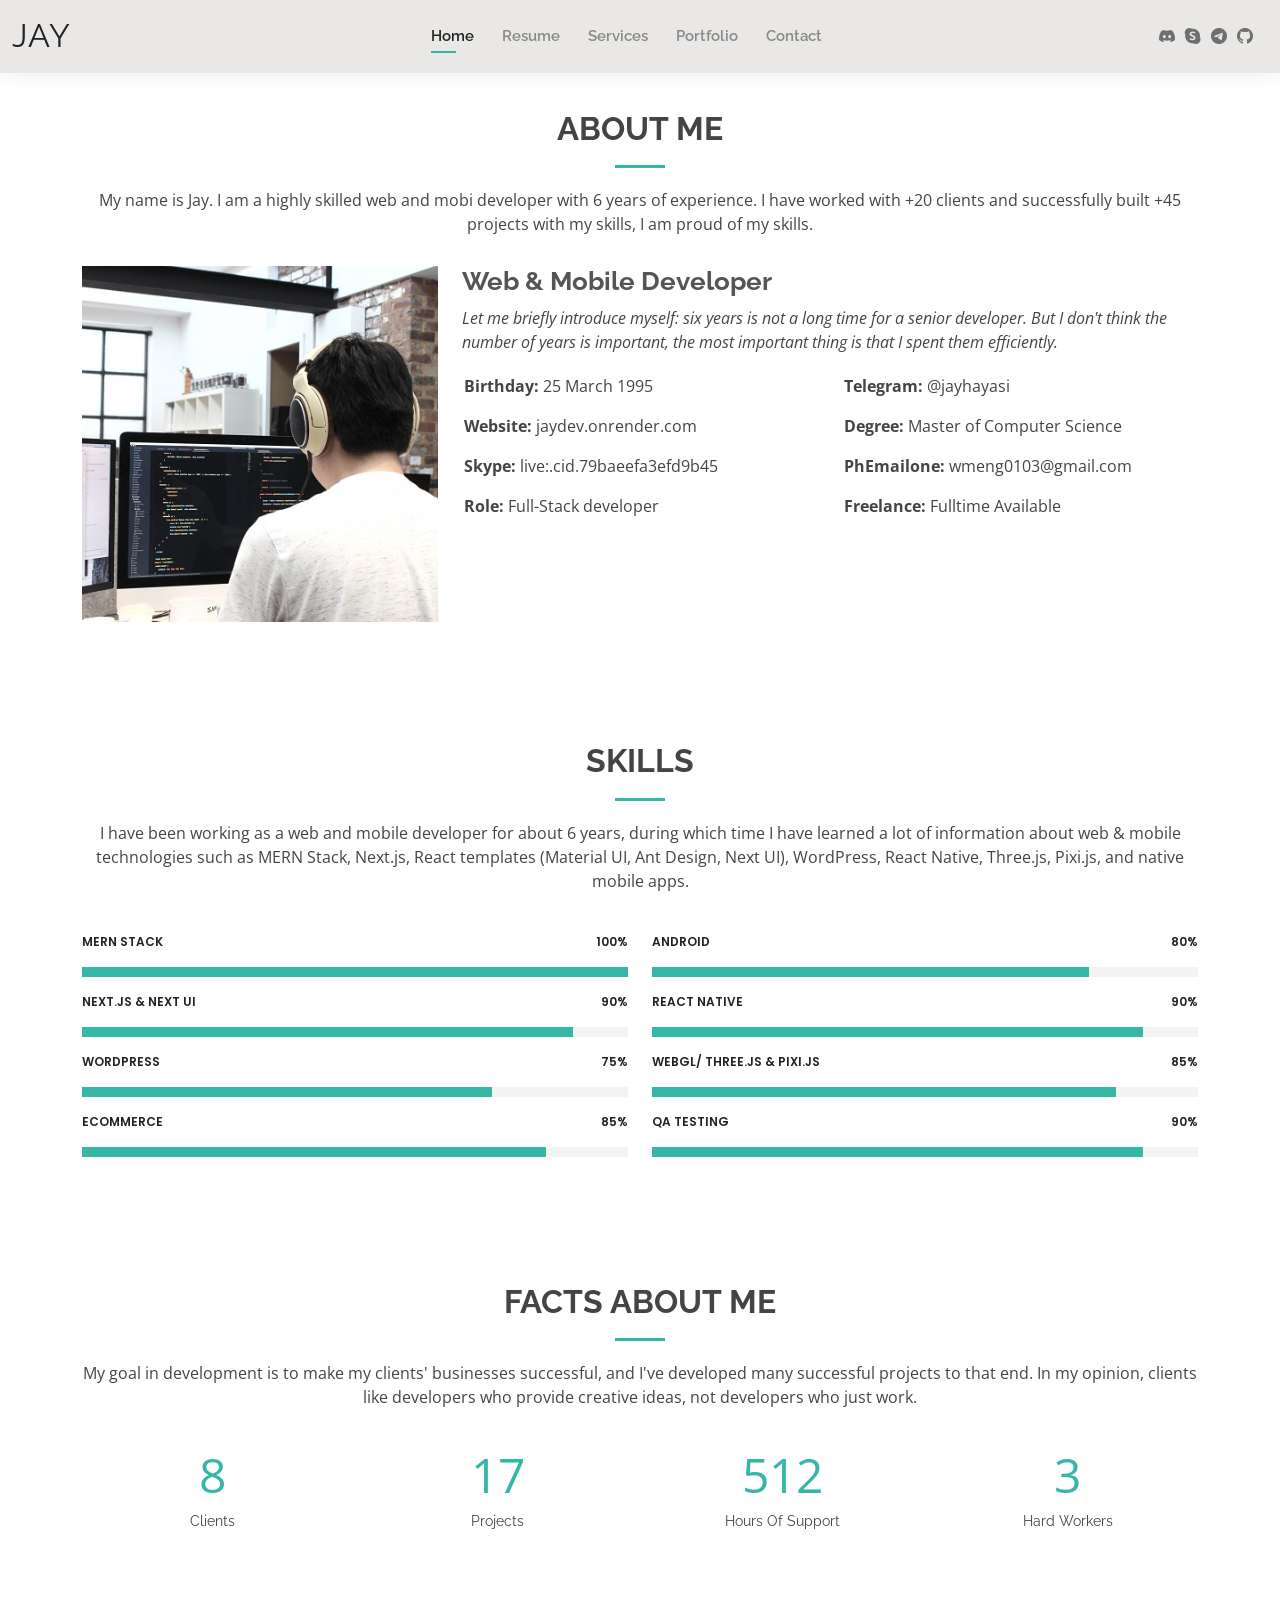
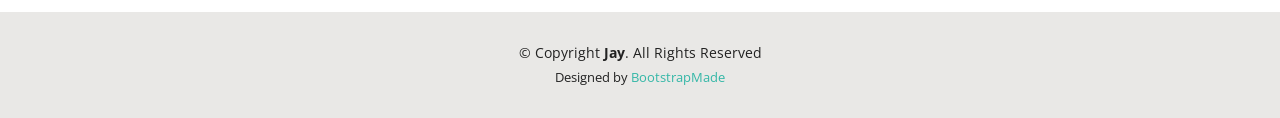
==== index.html @ bd352a36 "last" ====
<!DOCTYPE html>
<html lang="en">

<head>
  <meta charset="utf-8">
  <meta content="width=device-width, initial-scale=1.0" name="viewport">

  <title>About - Jay Website</title>
  <meta content="" name="description">
  <meta content="" name="keywords">

  <!-- Favicons -->
  <link href="assets/img/favicon.png" rel="icon">
  <link href="assets/img/apple-touch-icon.png" rel="apple-touch-icon">

  <!-- Google Fonts -->
  <link href="https://fonts.googleapis.com/css?family=Open+Sans:300,300i,400,400i,600,600i,700,700i|Raleway:300,300i,400,400i,500,500i,600,600i,700,700i|Poppins:300,300i,400,400i,500,500i,600,600i,700,700i" rel="stylesheet">

  <!-- Vendor CSS Files -->
  <link href="assets/vendor/aos/aos.css" rel="stylesheet">
  <link href="assets/vendor/bootstrap/css/bootstrap.min.css" rel="stylesheet">
  <link href="assets/vendor/bootstrap-icons/bootstrap-icons.css" rel="stylesheet">
  <link href="assets/vendor/boxicons/css/boxicons.min.css" rel="stylesheet">
  <link href="assets/vendor/glightbox/css/glightbox.min.css" rel="stylesheet">
  <link href="assets/vendor/swiper/swiper-bundle.min.css" rel="stylesheet">

  <!-- Template Main CSS File -->
  <link href="assets/css/style.css" rel="stylesheet">

  <!-- =======================================================
  * Template Name: Kelly
  * Updated: Jul 27 2023 with Bootstrap v5.3.1
  * Template URL: https://bootstrapmade.com/kelly-free-bootstrap-cv-resume-html-template/
  * Author: BootstrapMade.com
  * License: https://bootstrapmade.com/license/
  ======================================================== -->
</head>

<body>

  <!-- ======= Header ======= -->
  <header id="header" class="fixed-top">
    <div class="container-fluid d-flex justify-content-between align-items-center">

      <h1 class="logo me-auto me-lg-0"><a href="index.html">Jay</a></h1>
      <!-- Uncomment below if you prefer to use an image logo -->
      <!-- <a href="index.html" class="logo"><img src="assets/img/logo.png" alt="" class="img-fluid"></a>-->

      <nav id="navbar" class="navbar order-last order-lg-0">
        <ul>
          <li><a class="active" href="index.html">Home</a></li>
          <li><a href="resume.html">Resume</a></li>
          <li><a href="services.html">Services</a></li>
          <li><a href="portfolio.html">Portfolio</a></li>
          <li><a href="contact.html">Contact</a></li>
        </ul>
        <i class="bi bi-list mobile-nav-toggle"></i>
      </nav><!-- .navbar -->

      <div class="header-social-links">
        <a href="https://discord.com/users/jyah1226_60755" target="_blank" class="discord"><i class="bi bi-discord"></i></a>
        <a href="https://join.skype.com/invite/ukeEJ9tkwibb" target="_blank" class="skype"><i class="bi bi-skype"></i></a>
        <a href="https://t.me/jayhayasi" target="_blank" class="telegram"><i class="bi bi-telegram"></i></a>
        <a href="https://github.com/ninjadev0831" target="_blank" class="github"><i class="bi bi-github"></i></i></a>
      </div>

    </div>

  </header><!-- End Header -->

  <main id="main">

    <!-- ======= About Section ======= -->
    <section id="about" class="about">
      <div class="container" data-aos="fade-up">

        <div class="section-title">
          <h2>About Me</h2>
          <p>My name is Jay. I am a highly skilled web and mobi developer with 6 years of experience. I have worked with +20 clients and successfully built +45 projects with my skills, I am proud of my skills.</p>
        </div>

        <div class="row">
          <div class="col-lg-4">
            <img src="assets/img/about.jpg" class="img-fluid" alt="">
          </div>
          <div class="col-lg-8 pt-4 pt-lg-0 content">
            <h3>Web &amp; Mobile Developer</h3>
            <p class="fst-italic">
              Let me briefly introduce myself: six years is not a long time for a senior developer. But I don't think the number of years is important, the most important thing is that I spent them efficiently.
            </p>
            <div class="row">
              <div class="col-lg-6">
                <ul>
                  <li><i class="bi bi-rounded-right"></i> <strong>Birthday:</strong> 25 March 1995</li>
                  <li><i class="bi bi-rounded-right"></i> <strong>Website:</strong> jaydev.onrender.com</li>
                  <li><i class="bi bi-rounded-right"></i> <strong>Skype:</strong> live:.cid.79baeefa3efd9b45</li>
                  <li><i class="bi bi-rounded-right"></i> <strong>Role:</strong>  Full-Stack developer</li>
                </ul>
              </div>
              <div class="col-lg-6">
                <ul>
                  <li><i class="bi bi-rounded-right"></i> <strong>Telegram:</strong> @jayhayasi</li>
                  <li><i class="bi bi-rounded-right"></i> <strong>Degree:</strong> Master of Computer Science</li>
                  <li><i class="bi bi-rounded-right"></i> <strong>PhEmailone:</strong> wmeng0103@gmail.com </li>
                  <li><i class="bi bi-rounded-right"></i> <strong>Freelance:</strong> Fulltime Available </li>
                </ul>
              </div>
            </div>
            <p>
              <!-- I grew up in Sapporo and love this country and city, so I've worked as a remote worker before. My motherland is China, so I'm very interested in Chinese culture and working with them.
              And I can speak in three languages, and learning one. If someone work with me, I can work with my languages. -->
            </p>
          </div>
        </div>

      </div>
    </section><!-- End About Section -->

    <!-- ======= Skills Section ======= -->
    <section id="skills" class="skills">
      <div class="container" data-aos="fade-up">

        <div class="section-title">
          <h2>Skills</h2>
          <p>I have been working as a web and mobile developer for about 6 years, during which time I have learned a lot of information about web & mobile technologies such as MERN Stack, Next.js, React templates (Material UI, Ant Design, Next UI), WordPress, React Native, Three.js, Pixi.js, and native mobile apps.</p>
        </div>

        <div class="row skills-content">

          <div class="col-lg-6">

            <div class="progress">
              <span class="skill">MERN Stack <i class="val">100%</i></span>
              <div class="progress-bar-wrap">
                <div class="progress-bar" role="progressbar" aria-valuenow="100" aria-valuemin="0" aria-valuemax="100"></div>
              </div>
            </div>

            <div class="progress">
              <span class="skill">Next.js & Next UI <i class="val">90%</i></span>
              <div class="progress-bar-wrap">
                <div class="progress-bar" role="progressbar" aria-valuenow="90" aria-valuemin="0" aria-valuemax="100"></div>
              </div>
            </div>

            <div class="progress">
              <span class="skill"> WordPress <i class="val">75%</i></span>
              <div class="progress-bar-wrap">
                <div class="progress-bar" role="progressbar" aria-valuenow="75" aria-valuemin="0" aria-valuemax="100"></div>
              </div>
            </div>

            <div class="progress">
              <span class="skill">eCommerce<i class="val">85%</i></span>
              <div class="progress-bar-wrap">
                <div class="progress-bar" role="progressbar" aria-valuenow="85" aria-valuemin="0" aria-valuemax="100"></div>
              </div>
            </div>
          </div>

          <div class="col-lg-6">

            <div class="progress">
              <span class="skill">Android <i class="val">80%</i></span>
              <div class="progress-bar-wrap">
                <div class="progress-bar" role="progressbar" aria-valuenow="80" aria-valuemin="0" aria-valuemax="100"></div>
              </div>
            </div>

            <div class="progress">
              <span class="skill">React Native <i class="val">90%</i></span>
              <div class="progress-bar-wrap">
                <div class="progress-bar" role="progressbar" aria-valuenow="90" aria-valuemin="0" aria-valuemax="100"></div>
              </div>
            </div>

            <div class="progress">
              <span class="skill">WebGL/ three.js & pixi.js<i class="val">85%</i></span>
              <div class="progress-bar-wrap">
                <div class="progress-bar" role="progressbar" aria-valuenow="85" aria-valuemin="0" aria-valuemax="100"></div>
              </div>
            </div>

            <div class="progress">
              <span class="skill">QA TEsting<i class="val">90%</i></span>
              <div class="progress-bar-wrap">
                <div class="progress-bar" role="progressbar" aria-valuenow="90" aria-valuemin="0" aria-valuemax="100"></div>
              </div>
            </div>

          </div>

        </div>

      </div>
    </section><!-- End Skills Section -->

    <!-- ======= Facts Section ======= -->
    <section id="facts" class="facts">
      <div class="container" data-aos="fade-up">

        <div class="section-title">
          <h2>Facts about me</h2>
          <p>My goal in development is to make my clients' businesses successful, and I've developed many successful projects to that end. In my opinion, clients like developers who provide creative ideas, not developers who just work.</p>
        </div>

        <div class="row counters">

          <div class="col-lg-3 col-6 text-center">
            <span data-purecounter-start="0" data-purecounter-end="23" data-purecounter-duration="1" class="purecounter"></span>
            <p>Clients</p>
          </div>

          <div class="col-lg-3 col-6 text-center">
            <span data-purecounter-start="0" data-purecounter-end="49" data-purecounter-duration="1" class="purecounter"></span>
            <p>Projects</p>
          </div>

          <div class="col-lg-3 col-6 text-center">
            <span data-purecounter-start="0" data-purecounter-end="1463" data-purecounter-duration="1" class="purecounter"></span>
            <p>Hours Of Support</p>
          </div>

          <div class="col-lg-3 col-6 text-center">
            <span data-purecounter-start="0" data-purecounter-end="8" data-purecounter-duration="1" class="purecounter"></span>
            <p>Hard Workers</p>
          </div>

        </div>

      </div>
    </section><!-- End Facts Section -->

    <!-- ======= Testimonials Section ======= -->
    <!-- <section id="testimonials" class="testimonials">
      <div class="container" data-aos="fade-up">

        <div class="section-title">
          <h2>Testimonials</h2>
          <p>I've done my best for my clients, I've had good relationships, and I've worked for companies, but as a freelancer and a social person, I love my work.</p>
        </div> -->

        <!-- <div class="testimonials-slider swiper" data-aos="fade-up" data-aos-delay="100">
          <div class="swiper-wrapper">

            <div class="swiper-slide">
              <div class="testimonial-item">
                <img src="assets/img/testimonials/testimonials-1.jpg" class="testimonial-img" alt="">
                <h3>Saul Goodman</h3>
                <h4>Ceo &amp; Founder</h4>
                <p>
                  <i class="bx bxs-quote-alt-left quote-icon-left"></i>
                  Proin iaculis purus consequat sem cure digni ssim donec porttitora entum suscipit rhoncus. Accusantium quam, ultricies eget id, aliquam eget nibh et. Maecen aliquam, risus at semper.
                  <i class="bx bxs-quote-alt-right quote-icon-right"></i>
                </p>
              </div>
            </div> -->
            <!-- End testimonial item -->

            <!-- <div class="swiper-slide">
              <div class="testimonial-item">
                <img src="assets/img/testimonials/testimonials-2.jpg" class="testimonial-img" alt="">
                <h3>Sara Wilsson</h3>
                <h4>Designer</h4>
                <p>
                  <i class="bx bxs-quote-alt-left quote-icon-left"></i>
                  Export tempor illum tamen malis malis eram quae irure esse labore quem cillum quid cillum eram malis quorum velit fore eram velit sunt aliqua noster fugiat irure amet legam anim culpa.
                  <i class="bx bxs-quote-alt-right quote-icon-right"></i>
                </p>
              </div>
            </div> -->
            <!-- End testimonial item -->
<!-- 
            <div class="swiper-slide">
              <div class="testimonial-item">
                <img src="assets/img/testimonials/testimonials-3.jpg" class="testimonial-img" alt="">
                <h3>Jena Karlis</h3>
                <h4>Store Owner</h4>
                <p>
                  <i class="bx bxs-quote-alt-left quote-icon-left"></i>
                  Enim nisi quem export duis labore cillum quae magna enim sint quorum nulla quem veniam duis minim tempor labore quem eram duis noster aute amet eram fore quis sint minim.
                  <i class="bx bxs-quote-alt-right quote-icon-right"></i>
                </p>
              </div>
            </div> -->
            <!-- End testimonial item -->

            <!-- <div class="swiper-slide">
              <div class="testimonial-item">
                <img src="assets/img/testimonials/testimonials-4.jpg" class="testimonial-img" alt="">
                <h3>Matt Brandon</h3>
                <h4>Freelancer</h4>
                <p>
                  <i class="bx bxs-quote-alt-left quote-icon-left"></i>
                  Fugiat enim eram quae cillum dolore dolor amet nulla culpa multos export minim fugiat minim velit minim dolor enim duis veniam ipsum anim magna sunt elit fore quem dolore labore illum veniam.
                  <i class="bx bxs-quote-alt-right quote-icon-right"></i>
                </p>
              </div>
            </div> -->
            
            <!-- End testimonial item -->

            <!-- <div class="swiper-slide">
              <div class="testimonial-item">
                <img src="assets/img/testimonials/testimonials-5.jpg" class="testimonial-img" alt="">
                <h3>John Larson</h3>
                <h4>Entrepreneur</h4>
                <p>
                  <i class="bx bxs-quote-alt-left quote-icon-left"></i>
                  Quis quorum aliqua sint quem legam fore sunt eram irure aliqua veniam tempor noster veniam enim culpa labore duis sunt culpa nulla illum cillum fugiat legam esse veniam culpa fore nisi cillum quid.
                  <i class="bx bxs-quote-alt-right quote-icon-right"></i>
                </p>
              </div>
            </div> -->
            
            <!-- End testimonial item -->

          <!-- </div>
          <div class="swiper-pagination"></div>
        </div> -->

      <!-- </div>
    </section> -->
    
    <!-- End Testimonials Section -->

  </main><!-- End #main -->

  <!-- ======= Footer ======= -->
  <footer id="footer">
    <div class="container">
      <div class="copyright">
        &copy; Copyright <strong><span>Jay</span></strong>. All Rights Reserved
      </div>
      <div class="credits">
        <!-- All the links in the footer should remain intact. -->
        <!-- You can delete the links only if you purchased the pro version. -->
        <!-- Licensing information: https://bootstrapmade.com/license/ -->
        <!-- Purchase the pro version with working PHP/AJAX contact form: https://bootstrapmade.com/kelly-free-bootstrap-cv-resume-html-template/ -->
        Designed by <a href="https://bootstrapmade.com/">BootstrapMade</a>
      </div>
    </div>
  </footer><!-- End  Footer -->

  <div id="preloader"></div>
  <a href="#" class="back-to-top d-flex align-items-center justify-content-center"><i class="bi bi-arrow-up-short"></i></a>

  <!-- Vendor JS Files -->
  <script src="assets/vendor/purecounter/purecounter_vanilla.js"></script>
  <script src="assets/vendor/aos/aos.js"></script>
  <script src="assets/vendor/bootstrap/js/bootstrap.bundle.min.js"></script>
  <script src="assets/vendor/glightbox/js/glightbox.min.js"></script>
  <script src="assets/vendor/isotope-layout/isotope.pkgd.min.js"></script>
  <script src="assets/vendor/swiper/swiper-bundle.min.js"></script>
  <script src="assets/vendor/waypoints/noframework.waypoints.js"></script>
  <script src="assets/vendor/php-email-form/validate.js"></script>

  <!-- Template Main JS File -->
  <script src="assets/js/main.js"></script>

</body>

</html>
---- assets/css/style.css ----
/**
* Template Name: Kelly
* Updated: Jul 27 2023 with Bootstrap v5.3.1
* Template URL: https://bootstrapmade.com/kelly-free-bootstrap-cv-resume-html-template/
* Author: BootstrapMade.com
* License: https://bootstrapmade.com/license/
*/

/*--------------------------------------------------------------
# General
--------------------------------------------------------------*/
body {
  font-family: "Open Sans", sans-serif;
  color: #444444;
}

a {
  color: #34b7a7;
  text-decoration: none;
}

a:hover {
  color: #51cdbe;
  text-decoration: none;
}

h1,
h2,
h3,
h4,
h5,
h6 {
  font-family: "Raleway", sans-serif;
}

#main {
  margin-top: 50px;
}

@media (max-width: 992px) {
  #main {
    margin-top: 30px;
  }
}

/*--------------------------------------------------------------
# Preloader
--------------------------------------------------------------*/
#preloader {
  position: fixed;
  top: 0;
  left: 0;
  right: 0;
  bottom: 0;
  z-index: 9999;
  overflow: hidden;
  background: #fff;
}

#preloader:before {
  content: "";
  position: fixed;
  top: calc(50% - 30px);
  left: calc(50% - 30px);
  border: 6px solid #34b7a7;
  border-top-color: #dcf5f2;
  border-radius: 50%;
  width: 60px;
  height: 60px;
  animation: animate-preloader 1s linear infinite;
}

@keyframes animate-preloader {
  0% {
    transform: rotate(0deg);
  }

  100% {
    transform: rotate(360deg);
  }
}

/*--------------------------------------------------------------
# Back to top button
--------------------------------------------------------------*/
.back-to-top {
  position: fixed;
  visibility: hidden;
  opacity: 0;
  right: 15px;
  bottom: 15px;
  z-index: 996;
  background: #34b7a7;
  width: 40px;
  height: 40px;
  border-radius: 50px;
  transition: all 0.4s;
}

.back-to-top i {
  font-size: 24px;
  color: #fff;
  line-height: 0;
}

.back-to-top:hover {
  background: #49cbbb;
  color: #fff;
}

.back-to-top.active {
  visibility: visible;
  opacity: 1;
}

/*--------------------------------------------------------------
# Header
--------------------------------------------------------------*/
#header {
  background: #e9e8e6;
  box-shadow: 0px 0px 25px 0 rgba(0, 0, 0, 0.08);
  z-index: 997;
  padding: 15px 0;
}

#header .logo {
  font-size: 32px;
  margin: 0;
  padding: 0;
  line-height: 1;
  font-weight: 400;
  letter-spacing: 2px;
  text-transform: uppercase;
}

#header .logo a {
  color: #222222;
}

#header .logo img {
  max-height: 40px;
}

@media (max-width: 992px) {
  #header .logo {
    font-size: 28px;
  }
}

/*--------------------------------------------------------------
# Header Social Links
--------------------------------------------------------------*/
.header-social-links {
  padding-right: 15px;
}

.header-social-links a {
  color: #6f6f6f;
  padding-left: 6px;
  display: inline-block;
  line-height: 0px;
  transition: 0.3s;
  font-size: 16px;
}

.header-social-links a:hover {
  color: #34b7a7;
}

/*--------------------------------------------------------------
# Navigation Menu
--------------------------------------------------------------*/
/**
* Desktop Navigation 
*/
.navbar {
  padding: 0;
}

.navbar ul {
  margin: 0;
  padding: 0;
  display: flex;
  list-style: none;
  align-items: center;
}

.navbar li {
  position: relative;
  padding: 10px 0 10px 28px;
}

.navbar a,
.navbar a:focus {
  display: flex;
  align-items: center;
  justify-content: space-between;
  font-family: "Raleway", sans-serif;
  font-size: 15px;
  font-weight: 600;
  color: #888888;
  white-space: nowrap;
  transition: 0.3s;
  position: relative;
}

.navbar a i,
.navbar a:focus i {
  font-size: 12px;
  line-height: 0;
  margin-left: 5px;
}

.navbar>ul>li>a:before {
  content: "";
  position: absolute;
  width: 0;
  height: 2px;
  bottom: -5px;
  left: 0;
  background-color: #34b7a7;
  visibility: hidden;
  width: 0px;
  transition: all 0.3s ease-in-out 0s;
}

.navbar a:hover:before,
.navbar li:hover>a:before,
.navbar .active:before {
  visibility: visible;
  width: 25px;
}

.navbar a:hover,
.navbar .active,
.navbar .active:focus,
.navbar li:hover>a {
  color: #222222;
}

.navbar .dropdown ul {
  display: block;
  position: absolute;
  left: 14px;
  top: calc(100% + 30px);
  margin: 0;
  padding: 10px 0;
  z-index: 99;
  opacity: 0;
  visibility: hidden;
  background: #fff;
  box-shadow: 0px 0px 30px rgba(127, 137, 161, 0.25);
  transition: 0.3s;
  border-radius: 4px;
}

.navbar .dropdown ul li {
  min-width: 200px;
  padding: 0;
}

.navbar .dropdown ul a {
  padding: 10px 20px;
  font-size: 15px;
  text-transform: none;
  font-weight: 600;
}

.navbar .dropdown ul a i {
  font-size: 12px;
}

.navbar .dropdown ul a:hover,
.navbar .dropdown ul .active:hover,
.navbar .dropdown ul li:hover>a {
  color: #34b7a7;
}

.navbar .dropdown:hover>ul {
  opacity: 1;
  top: 100%;
  visibility: visible;
}

.navbar .dropdown .dropdown ul {
  top: 0;
  left: calc(100% - 30px);
  visibility: hidden;
}

.navbar .dropdown .dropdown:hover>ul {
  opacity: 1;
  top: 0;
  left: 100%;
  visibility: visible;
}

@media (max-width: 1366px) {
  .navbar .dropdown .dropdown ul {
    left: -90%;
  }

  .navbar .dropdown .dropdown:hover>ul {
    left: -100%;
  }
}

/**
* Mobile Navigation 
*/
.mobile-nav-toggle {
  color: #222222;
  font-size: 28px;
  cursor: pointer;
  display: none;
  line-height: 0;
  transition: 0.5s;
}

.mobile-nav-toggle.bi-x {
  color: #fff;
}

@media (max-width: 991px) {
  .mobile-nav-toggle {
    display: block;
  }

  .navbar ul {
    display: none;
  }
}

.navbar-mobile {
  position: fixed;
  overflow: hidden;
  top: 0;
  right: 0;
  left: 0;
  bottom: 0;
  background: rgba(9, 9, 9, 0.9);
  transition: 0.3s;
  z-index: 999;
}

.navbar-mobile .mobile-nav-toggle {
  position: absolute;
  top: 15px;
  right: 15px;
}

.navbar-mobile ul {
  display: block;
  position: absolute;
  top: 55px;
  right: 15px;
  bottom: 15px;
  left: 15px;
  padding: 10px 0;
  border-radius: 10px;
  background-color: #fff;
  overflow-y: auto;
  transition: 0.3s;
}

.navbar-mobile a,
.navbar-mobile a:focus {
  font-size: 15px;
  padding-right: 15px;
  color: #222222;
}

.navbar-mobile a:hover,
.navbar-mobile .active,
.navbar-mobile li:hover>a {
  color: #34b7a7;
}

.navbar-mobile .getstarted,
.navbar-mobile .getstarted:focus {
  margin: 15px;
}

.navbar-mobile .dropdown ul {
  position: static;
  display: none;
  margin: 10px 20px;
  padding: 10px 0;
  z-index: 99;
  opacity: 1;
  visibility: visible;
  background: #fff;
  box-shadow: 0px 0px 30px rgba(127, 137, 161, 0.25);
}

.navbar-mobile .dropdown ul li {
  min-width: 200px;
}

.navbar-mobile .dropdown ul a {
  padding: 10px 20px;
}

.navbar-mobile .dropdown ul a i {
  font-size: 12px;
}

.navbar-mobile .dropdown ul a:hover,
.navbar-mobile .dropdown ul .active:hover,
.navbar-mobile .dropdown ul li:hover>a {
  color: #34b7a7;
}

.navbar-mobile .dropdown>.dropdown-active {
  display: block;
}

/*--------------------------------------------------------------
# Hero Section
--------------------------------------------------------------*/
#hero {
  width: 100%;
  height: 100vh;
  background: url("../img/hero-bg.jpg") top right;
  background-size: cover;
}

#hero .container {
  padding-top: 70px;
  position: relative;
}

@media (max-width: 992px) {
  #hero .container {
    padding-top: 58px;
  }
}

#hero h1 {
  margin: 0;
  font-size: 48px;
  font-weight: 700;
  line-height: 56px;
  color: #222222;
}

#hero h2 {
  color: #6f6f6f;
  margin: 10px 0 0 0;
  font-size: 22px;
}

#hero .btn-about {
  font-family: "Raleway", sans-serif;
  text-transform: uppercase;
  font-weight: 600;
  font-size: 12px;
  letter-spacing: 1px;
  display: inline-block;
  padding: 12px 40px;
  border-radius: 50px;
  transition: 0.5s;
  margin-top: 30px;
  color: #fff;
  background: #34b7a7;
}

#hero .btn-about:hover {
  background: #3dc8b7;
}

@media (min-width: 1024px) {
  #hero {
    background-attachment: fixed;
  }
}

@media (max-width: 992px) {
  #hero:before {
    content: "";
    background: rgba(255, 255, 255, 0.8);
    position: absolute;
    bottom: 0;
    top: 0;
    left: 0;
    right: 0;
  }

  #hero h1 {
    font-size: 28px;
    line-height: 36px;
  }

  #hero h2 {
    font-size: 18px;
    line-height: 24px;
  }
}

/*--------------------------------------------------------------
# Sections General
--------------------------------------------------------------*/
section {
  padding: 60px 0;
}

.section-bg {
  background-color: #e7f8f6;
}

.section-title {
  text-align: center;
  padding-bottom: 30px;
}

.section-title h2 {
  font-size: 32px;
  font-weight: bold;
  text-transform: uppercase;
  margin-bottom: 20px;
  padding-bottom: 20px;
  position: relative;
}

.section-title h2::after {
  content: "";
  position: absolute;
  display: block;
  width: 50px;
  height: 3px;
  background: #34b7a7;
  bottom: 0;
  left: calc(50% - 25px);
}

.section-title p {
  margin-bottom: 0;
}

/*--------------------------------------------------------------
# Cta
--------------------------------------------------------------*/
.cta {
  background: linear-gradient(rgba(0, 0, 0, 0.6), rgba(0, 0, 0, 0.6)), url("../img/bg-1.jpg") fixed center center;
  background-size: cover;
  padding: 80px 0;
}

.cta h3 {
  color: #fff;
  font-size: 28px;
  font-weight: 700;
}

.cta p {
  color: #fff;
}

.cta .cta-btn {
  font-family: "Raleway", sans-serif;
  text-transform: uppercase;
  font-weight: 500;
  font-size: 16px;
  letter-spacing: 1px;
  display: inline-block;
  padding: 8px 20px;
  border-radius: 2px;
  transition: 0.5s;
  margin: 10px;
  border: 2px solid #fff;
  color: #fff;
}

.cta .cta-btn:hover {
  background: #34b7a7;
  border: 2px solid #34b7a7;
}

@media (max-width: 1024px) {
  .cta {
    background-attachment: scroll;
  }
}

@media (min-width: 769px) {
  .cta .cta-btn-container {
    display: flex;
    align-items: center;
    justify-content: flex-end;
  }
}

/*--------------------------------------------------------------
# About
--------------------------------------------------------------*/
.about .content h3 {
  font-weight: 700;
  font-size: 26px;
  color: #555555;
}

.about .content ul {
  list-style: none;
  padding: 0;
}

.about .content ul li {
  padding-bottom: 10px;
}

.about .content ul i {
  font-size: 20px;
  padding-right: 2px;
  color: #34b7a7;
}

.about .content p:last-child {
  margin-bottom: 0;
}

/*--------------------------------------------------------------
# Skills
--------------------------------------------------------------*/
.skills .progress {
  height: 60px;
  display: block;
  background: none;
  border-radius: 0;
}

.skills .progress .skill {
  padding: 10px 0;
  margin: 0 0 6px 0;
  text-transform: uppercase;
  display: block;
  font-weight: 600;
  font-family: "Poppins", sans-serif;
  color: #222222;
}

.skills .progress .skill .val {
  float: right;
  font-style: normal;
}

.skills .progress-bar-wrap {
  background: #f3f3f3;
}

.skills .progress-bar {
  width: 1px;
  height: 10px;
  transition: 0.9s;
  background-color: #34b7a7;
}

/*--------------------------------------------------------------
# Facts
--------------------------------------------------------------*/
.facts .counters span {
  font-size: 48px;
  display: block;
  color: #34b7a7;
}

.facts .counters p {
  padding: 0;
  margin: 0 0 20px 0;
  font-family: "Raleway", sans-serif;
  font-size: 14px;
}

/*--------------------------------------------------------------
# Testimonials
--------------------------------------------------------------*/
.testimonials .section-header {
  margin-bottom: 40px;
}

.testimonials .testimonials-carousel,
.testimonials .testimonials-slider {
  overflow: hidden;
}

.testimonials .testimonial-item {
  text-align: center;
}

.testimonials .testimonial-item .testimonial-img {
  width: 120px;
  border-radius: 50%;
  border: 4px solid #fff;
  margin: 0 auto;
}

.testimonials .testimonial-item h3 {
  font-size: 20px;
  font-weight: bold;
  margin: 10px 0 5px 0;
  color: #111;
}

.testimonials .testimonial-item h4 {
  font-size: 14px;
  color: #999;
  margin: 0 0 15px 0;
}

.testimonials .testimonial-item .quote-icon-left,
.testimonials .testimonial-item .quote-icon-right {
  color: #c8efea;
  font-size: 26px;
}

.testimonials .testimonial-item .quote-icon-left {
  display: inline-block;
  left: -5px;
  position: relative;
}

.testimonials .testimonial-item .quote-icon-right {
  display: inline-block;
  right: -5px;
  position: relative;
  top: 10px;
}

.testimonials .testimonial-item p {
  font-style: italic;
  margin: 0 auto 15px auto;
}

@media (min-width: 992px) {
  .testimonials .testimonial-item p {
    width: 80%;
  }
}

.testimonials .swiper-pagination {
  margin-top: 20px;
  position: relative;
}

.testimonials .swiper-pagination .swiper-pagination-bullet {
  width: 12px;
  height: 12px;
  background-color: #fff;
  opacity: 1;
  border: 1px solid #34b7a7;
}

.testimonials .swiper-pagination .swiper-pagination-bullet-active {
  background-color: #34b7a7;
}

/*--------------------------------------------------------------
# Resume
--------------------------------------------------------------*/
.resume .resume-title {
  font-size: 26px;
  font-weight: 400;
  margin-top: 20px;
  margin-bottom: 20px;
  color: #222222;
}

.resume .resume-item {
  padding: 0 0 20px 20px;
  margin-top: -2px;
  border-left: 2px solid #34b7a7;
  position: relative;
}

.resume .resume-item h4 {
  line-height: 18px;
  font-size: 18px;
  font-weight: 600;
  font-family: "Poppins", sans-serif;
  color: #1d685f;
  margin-bottom: 10px;
}

.resume .resume-item h5 {
  font-size: 16px;
  background: #effbf9;
  padding: 5px 15px;
  display: inline-block;
  font-weight: 600;
  margin-bottom: 10px;
  color: #34b7a7;
}

.resume .resume-item ul {
  padding-left: 20px;
}

.resume .resume-item ul li {
  padding-bottom: 10px;
}

.resume .resume-item:last-child {
  padding-bottom: 0;
}

.resume .resume-item::before {
  content: "";
  position: absolute;
  width: 16px;
  height: 16px;
  border-radius: 50px;
  left: -9px;
  top: 0;
  background: #fff;
  border: 2px solid #34b7a7;
}

/*--------------------------------------------------------------
# Services
--------------------------------------------------------------*/
.services .icon-box {
  text-align: center;
  padding: 70px 20px 80px 20px;
  transition: all ease-in-out 0.3s;
  background: #fff;
  box-shadow: 0px 0 35px 0 rgba(0, 0, 0, 0.08);
}

.services .icon-box .icon {
  margin: 0 auto;
  width: 100px;
  height: 100px;
  display: flex;
  align-items: center;
  justify-content: center;
  transition: ease-in-out 0.3s;
  position: relative;
}

.services .icon-box .icon i {
  font-size: 36px;
  transition: 0.5s;
  position: relative;
}

.services .icon-box .icon svg {
  position: absolute;
  top: 0;
  left: 0;
}

.services .icon-box .icon svg path {
  transition: 0.5s;
  fill: #f5f5f5;
}

.services .icon-box h4 {
  font-weight: 600;
  margin: 10px 0 15px 0;
  font-size: 22px;
}

.services .icon-box h4 a {
  color: #222222;
  transition: ease-in-out 0.3s;
}

.services .icon-box p {
  line-height: 24px;
  font-size: 14px;
  margin-bottom: 0;
}

.services .iconbox-blue i {
  color: #47aeff;
}

.services .iconbox-blue:hover .icon i {
  color: #fff;
}

.services .iconbox-blue:hover .icon path {
  fill: #47aeff;
}

.services .iconbox-orange i {
  color: #ffa76e;
}

.services .iconbox-orange:hover .icon i {
  color: #fff;
}

.services .iconbox-orange:hover .icon path {
  fill: #ffa76e;
}

.services .iconbox-pink i {
  color: #e80368;
}

.services .iconbox-pink:hover .icon i {
  color: #fff;
}

.services .iconbox-pink:hover .icon path {
  fill: #e80368;
}

.services .iconbox-yellow i {
  color: #ffbb2c;
}

.services .iconbox-yellow:hover .icon i {
  color: #fff;
}

.services .iconbox-yellow:hover .icon path {
  fill: #ffbb2c;
}

.services .iconbox-red i {
  color: #ff5828;
}

.services .iconbox-red:hover .icon i {
  color: #fff;
}

.services .iconbox-red:hover .icon path {
  fill: #ff5828;
}

.services .iconbox-teal i {
  color: #11dbcf;
}

.services .iconbox-teal:hover .icon i {
  color: #fff;
}

.services .iconbox-teal:hover .icon path {
  fill: #11dbcf;
}

/*--------------------------------------------------------------
# Portfolio
--------------------------------------------------------------*/
.portfolio .portfolio-item {
  margin-bottom: 30px;
}

.portfolio #portfolio-flters {
  padding: 0;
  margin: 0 auto 20px auto;
  list-style: none;
  text-align: center;
}

.portfolio #portfolio-flters li {
  cursor: pointer;
  display: inline-block;
  padding: 8px 16px 10px 16px;
  font-size: 13px;
  font-weight: 500;
  line-height: 1;
  text-transform: uppercase;
  color: #444444;
  margin-bottom: 5px;
  transition: all 0.3s ease-in-out;
  border-radius: 50px;
}

.portfolio #portfolio-flters li:hover,
.portfolio #portfolio-flters li.filter-active {
  color: #fff;
  background: #34b7a7;
}

.portfolio #portfolio-flters li:last-child {
  margin-right: 0;
}

.portfolio .portfolio-wrap {
  transition: 0.3s;
  position: relative;
  overflow: hidden;
  z-index: 1;
  background: rgba(34, 34, 34, 0.6);
}

.portfolio .portfolio-wrap::before {
  content: "";
  background: rgba(34, 34, 34, 0.6);
  position: absolute;
  left: 0;
  right: 0;
  top: 0;
  bottom: 0;
  transition: all ease-in-out 0.3s;
  z-index: 2;
  opacity: 0;
}

.portfolio .portfolio-wrap img {
  transition: all ease-in-out 0.3s;
}

.portfolio .portfolio-wrap .portfolio-info {
  opacity: 0;
  position: absolute;
  top: 0;
  left: 0;
  right: 0;
  bottom: 0;
  z-index: 3;
  transition: all ease-in-out 0.3s;
  display: flex;
  flex-direction: column;
  justify-content: flex-end;
  align-items: flex-start;
  padding: 20px;
}

.portfolio .portfolio-wrap .portfolio-info h4 {
  font-size: 20px;
  color: #fff;
  font-weight: 600;
}

.portfolio .portfolio-wrap .portfolio-info p {
  color: rgba(255, 255, 255, 0.7);
  font-size: 14px;
  text-transform: uppercase;
  padding: 0;
  margin: 0;
  font-style: italic;
}

.portfolio .portfolio-wrap .portfolio-links {
  text-align: center;
  z-index: 4;
}

.portfolio .portfolio-wrap .portfolio-links a {
  color: #fff;
  margin: 0 5px 0 0;
  font-size: 28px;
  display: inline-block;
  transition: 0.3s;
}

.portfolio .portfolio-wrap .portfolio-links a:hover {
  color: #78d9cd;
}

.portfolio .portfolio-wrap:hover::before {
  opacity: 1;
}

.portfolio .portfolio-wrap:hover img {
  transform: scale(1.2);
}

.portfolio .portfolio-wrap:hover .portfolio-info {
  opacity: 1;
}

/*--------------------------------------------------------------
# Portfolio Details
--------------------------------------------------------------*/
.portfolio-details {
  padding-top: 0;
}

.portfolio-details .portfolio-details-slider img {
  width: 100%;
}

.portfolio-details .portfolio-details-slider .swiper-pagination {
  margin-top: 20px;
  position: relative;
}

.portfolio-details .portfolio-details-slider .swiper-pagination .swiper-pagination-bullet {
  width: 12px;
  height: 12px;
  background-color: #fff;
  opacity: 1;
  border: 1px solid #34b7a7;
}

.portfolio-details .portfolio-details-slider .swiper-pagination .swiper-pagination-bullet-active {
  background-color: #34b7a7;
}

.portfolio-details .portfolio-info {
  padding: 30px;
  box-shadow: 0px 0 30px rgba(34, 34, 34, 0.08);
}

.portfolio-details .portfolio-info h3 {
  font-size: 22px;
  font-weight: 700;
  margin-bottom: 20px;
  padding-bottom: 20px;
  border-bottom: 1px solid #eee;
}

.portfolio-details .portfolio-info ul {
  list-style: none;
  padding: 0;
  font-size: 15px;
}

.portfolio-details .portfolio-info ul li+li {
  margin-top: 10px;
}

.portfolio-details .portfolio-description {
  padding-top: 30px;
}

.portfolio-details .portfolio-description h2 {
  font-size: 26px;
  font-weight: 700;
  margin-bottom: 20px;
}

.portfolio-details .portfolio-description p {
  padding: 0;
}

/*--------------------------------------------------------------
# Contact
--------------------------------------------------------------*/
.contact .info {
  width: 100%;
  background: #fff;
}

.contact .info i {
  font-size: 20px;
  color: #34b7a7;
  float: left;
  width: 44px;
  height: 44px;
  background: #effbf9;
  display: flex;
  justify-content: center;
  align-items: center;
  border-radius: 50px;
  transition: all 0.3s ease-in-out;
}

.contact .info h4 {
  padding: 0 0 0 60px;
  font-size: 22px;
  font-weight: 600;
  margin-bottom: 5px;
  color: #222222;
}

.contact .info p {
  padding: 0 0 0 60px;
  margin-bottom: 0;
  font-size: 14px;
  color: #555555;
}

.contact .info .email,
.contact .info .phone {
  margin-top: 40px;
}

.contact .info .email:hover i,
.contact .info .address:hover i,
.contact .info .phone:hover i {
  background: #34b7a7;
  color: #fff;
}

.contact .php-email-form {
  width: 100%;
  background: #fff;
}

.contact .php-email-form .form-group {
  padding-bottom: 8px;
}

.contact .php-email-form .error-message {
  display: none;
  color: #fff;
  background: #ed3c0d;
  text-align: center;
  padding: 15px;
  font-weight: 600;
}

.contact .php-email-form .sent-message {
  display: none;
  color: #fff;
  background: #18d26e;
  text-align: center;
  padding: 15px;
  font-weight: 600;
}

.contact .php-email-form .loading {
  display: none;
  background: #fff;
  text-align: center;
  padding: 15px;
}

.contact .php-email-form .loading:before {
  content: "";
  display: inline-block;
  border-radius: 50%;
  width: 24px;
  height: 24px;
  margin: 0 10px -6px 0;
  border: 3px solid #18d26e;
  border-top-color: #eee;
  animation: animate-loading 1s linear infinite;
}

.contact .php-email-form input,
.contact .php-email-form textarea {
  border-radius: 4px;
  box-shadow: none;
  font-size: 14px;
}

.contact .php-email-form input:focus,
.contact .php-email-form textarea:focus {
  border-color: #34b7a7;
}

.contact .php-email-form input {
  height: 44px;
}

.contact .php-email-form textarea {
  padding: 10px 12px;
}

.contact .php-email-form button[type=submit] {
  background: #34b7a7;
  border: 0;
  padding: 10px 30px 12px 30px;
  color: #fff;
  transition: 0.4s;
  border-radius: 50px;
}

.contact .php-email-form button[type=submit]:hover {
  background: #3dc8b7;
}

@keyframes animate-loading {
  0% {
    transform: rotate(0deg);
  }

  100% {
    transform: rotate(360deg);
  }
}

/*--------------------------------------------------------------
# Footer
--------------------------------------------------------------*/
#footer {
  background: #e9e8e6;
  padding: 30px 0;
  color: #222222;
  font-size: 14px;
  text-align: center;
}

#footer .credits {
  padding-top: 5px;
  font-size: 13px;
}

#footer .credits a {
  color: #34b7a7;
}
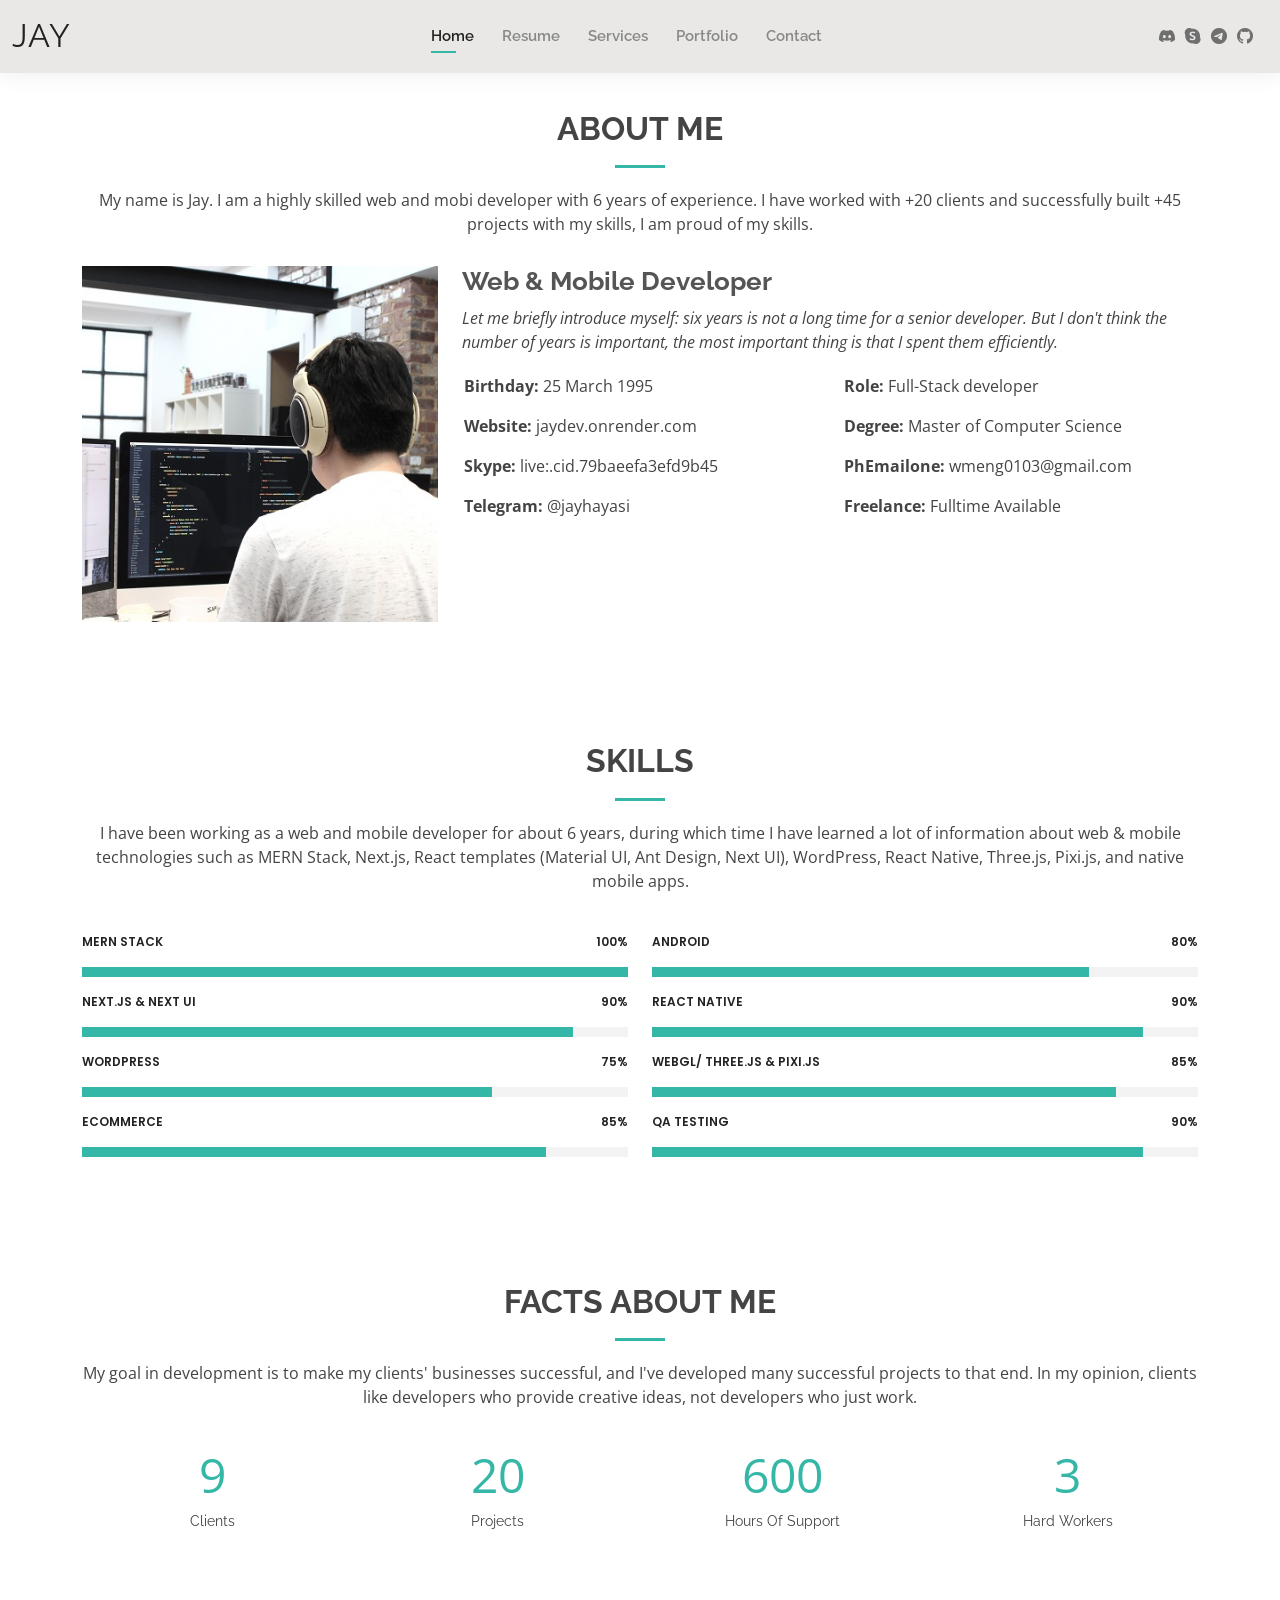
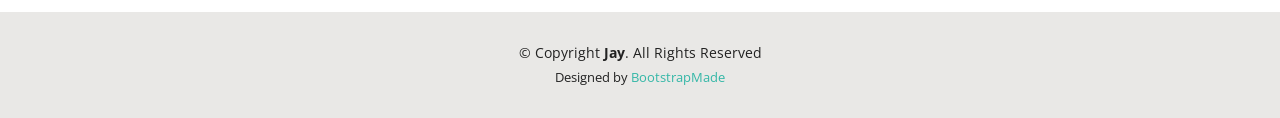
==== commit 3e2c5a62: "lastone" ====
--- a/index.html
+++ b/index.html
@@ -94,12 +94,12 @@
                   <li><i class="bi bi-rounded-right"></i> <strong>Birthday:</strong> 25 March 1995</li>
                   <li><i class="bi bi-rounded-right"></i> <strong>Website:</strong> jaydev.onrender.com</li>
                   <li><i class="bi bi-rounded-right"></i> <strong>Skype:</strong> live:.cid.79baeefa3efd9b45</li>
-                  <li><i class="bi bi-rounded-right"></i> <strong>Role:</strong>  Full-Stack developer</li>
+                  <li><i class="bi bi-rounded-right"></i> <strong>Telegram:</strong> @jayhayasi</li>
                 </ul>
               </div>
               <div class="col-lg-6">
                 <ul>
-                  <li><i class="bi bi-rounded-right"></i> <strong>Telegram:</strong> @jayhayasi</li>
+                  <li><i class="bi bi-rounded-right"></i> <strong>Role:</strong>  Full-Stack developer</li>
                   <li><i class="bi bi-rounded-right"></i> <strong>Degree:</strong> Master of Computer Science</li>
                   <li><i class="bi bi-rounded-right"></i> <strong>PhEmailone:</strong> wmeng0103@gmail.com </li>
                   <li><i class="bi bi-rounded-right"></i> <strong>Freelance:</strong> Fulltime Available </li>
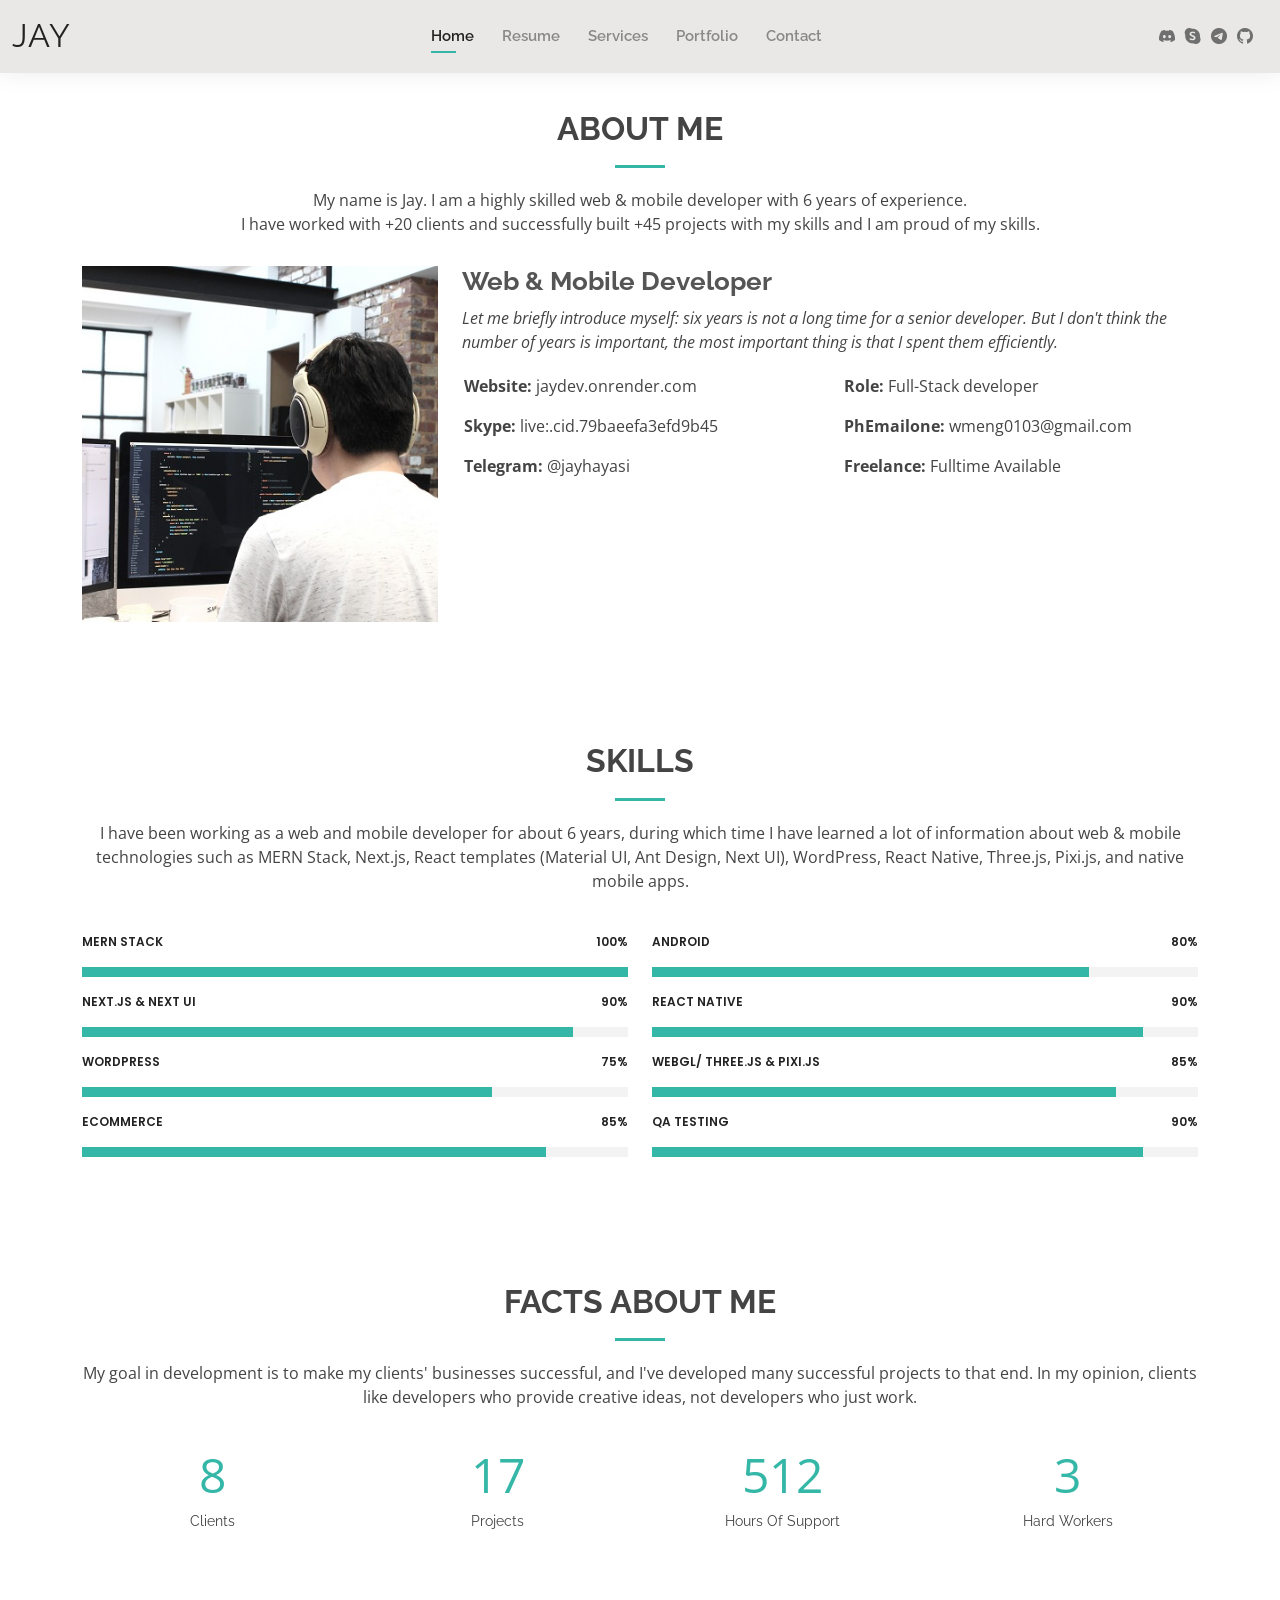
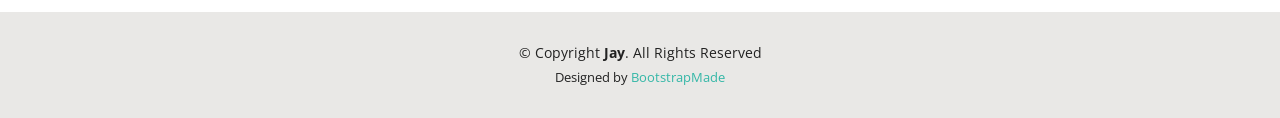
==== commit 940d7ba1: "semi last" ====
--- a/index.html
+++ b/index.html
@@ -76,7 +76,8 @@
 
         <div class="section-title">
           <h2>About Me</h2>
-          <p>My name is Jay. I am a highly skilled web and mobi developer with 6 years of experience. I have worked with +20 clients and successfully built +45 projects with my skills, I am proud of my skills.</p>
+          <p>My name is Jay. I am a highly skilled web & mobile developer with 6 years of experience. </p>
+          <p>I have worked with +20 clients and successfully built +45 projects with my skills and I am proud of my skills.</p>
         </div>
 
         <div class="row">
@@ -91,7 +92,7 @@
             <div class="row">
               <div class="col-lg-6">
                 <ul>
-                  <li><i class="bi bi-rounded-right"></i> <strong>Birthday:</strong> 25 March 1995</li>
+                  <!-- <li><i class="bi bi-rounded-right"></i> <strong>Birthday:</strong> 25 March 1995</li> -->
                   <li><i class="bi bi-rounded-right"></i> <strong>Website:</strong> jaydev.onrender.com</li>
                   <li><i class="bi bi-rounded-right"></i> <strong>Skype:</strong> live:.cid.79baeefa3efd9b45</li>
                   <li><i class="bi bi-rounded-right"></i> <strong>Telegram:</strong> @jayhayasi</li>
@@ -100,7 +101,7 @@
               <div class="col-lg-6">
                 <ul>
                   <li><i class="bi bi-rounded-right"></i> <strong>Role:</strong>  Full-Stack developer</li>
-                  <li><i class="bi bi-rounded-right"></i> <strong>Degree:</strong> Master of Computer Science</li>
+                  <!-- <li><i class="bi bi-rounded-right"></i> <strong>Degree:</strong> Master of Computer Science</li> -->
                   <li><i class="bi bi-rounded-right"></i> <strong>PhEmailone:</strong> wmeng0103@gmail.com </li>
                   <li><i class="bi bi-rounded-right"></i> <strong>Freelance:</strong> Fulltime Available </li>
                 </ul>
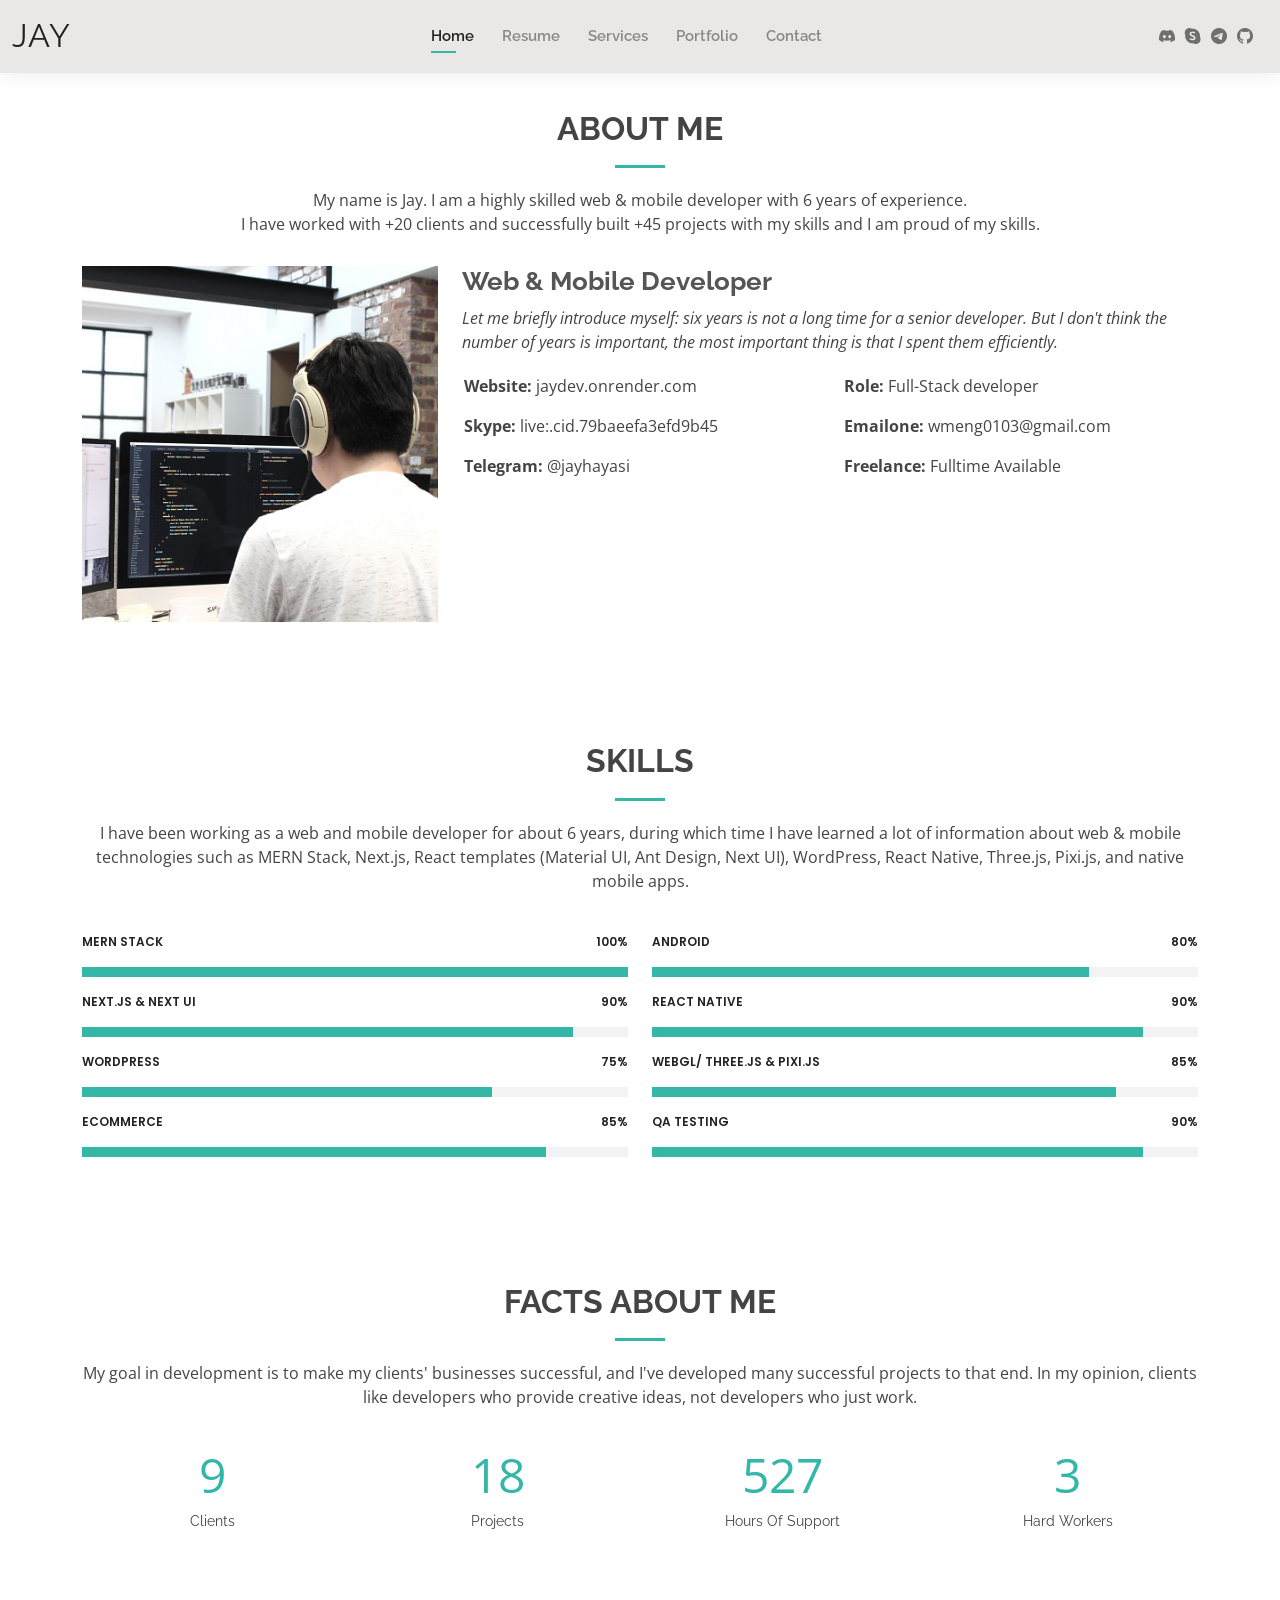
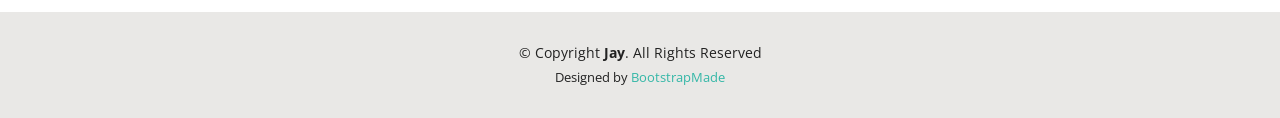
==== commit cd7499ec: "Update index.html" ====
--- a/index.html
+++ b/index.html
@@ -102,7 +102,7 @@
                 <ul>
                   <li><i class="bi bi-rounded-right"></i> <strong>Role:</strong>  Full-Stack developer</li>
                   <!-- <li><i class="bi bi-rounded-right"></i> <strong>Degree:</strong> Master of Computer Science</li> -->
-                  <li><i class="bi bi-rounded-right"></i> <strong>PhEmailone:</strong> wmeng0103@gmail.com </li>
+                  <li><i class="bi bi-rounded-right"></i> <strong>Emailone:</strong> wmeng0103@gmail.com </li>
                   <li><i class="bi bi-rounded-right"></i> <strong>Freelance:</strong> Fulltime Available </li>
                 </ul>
               </div>
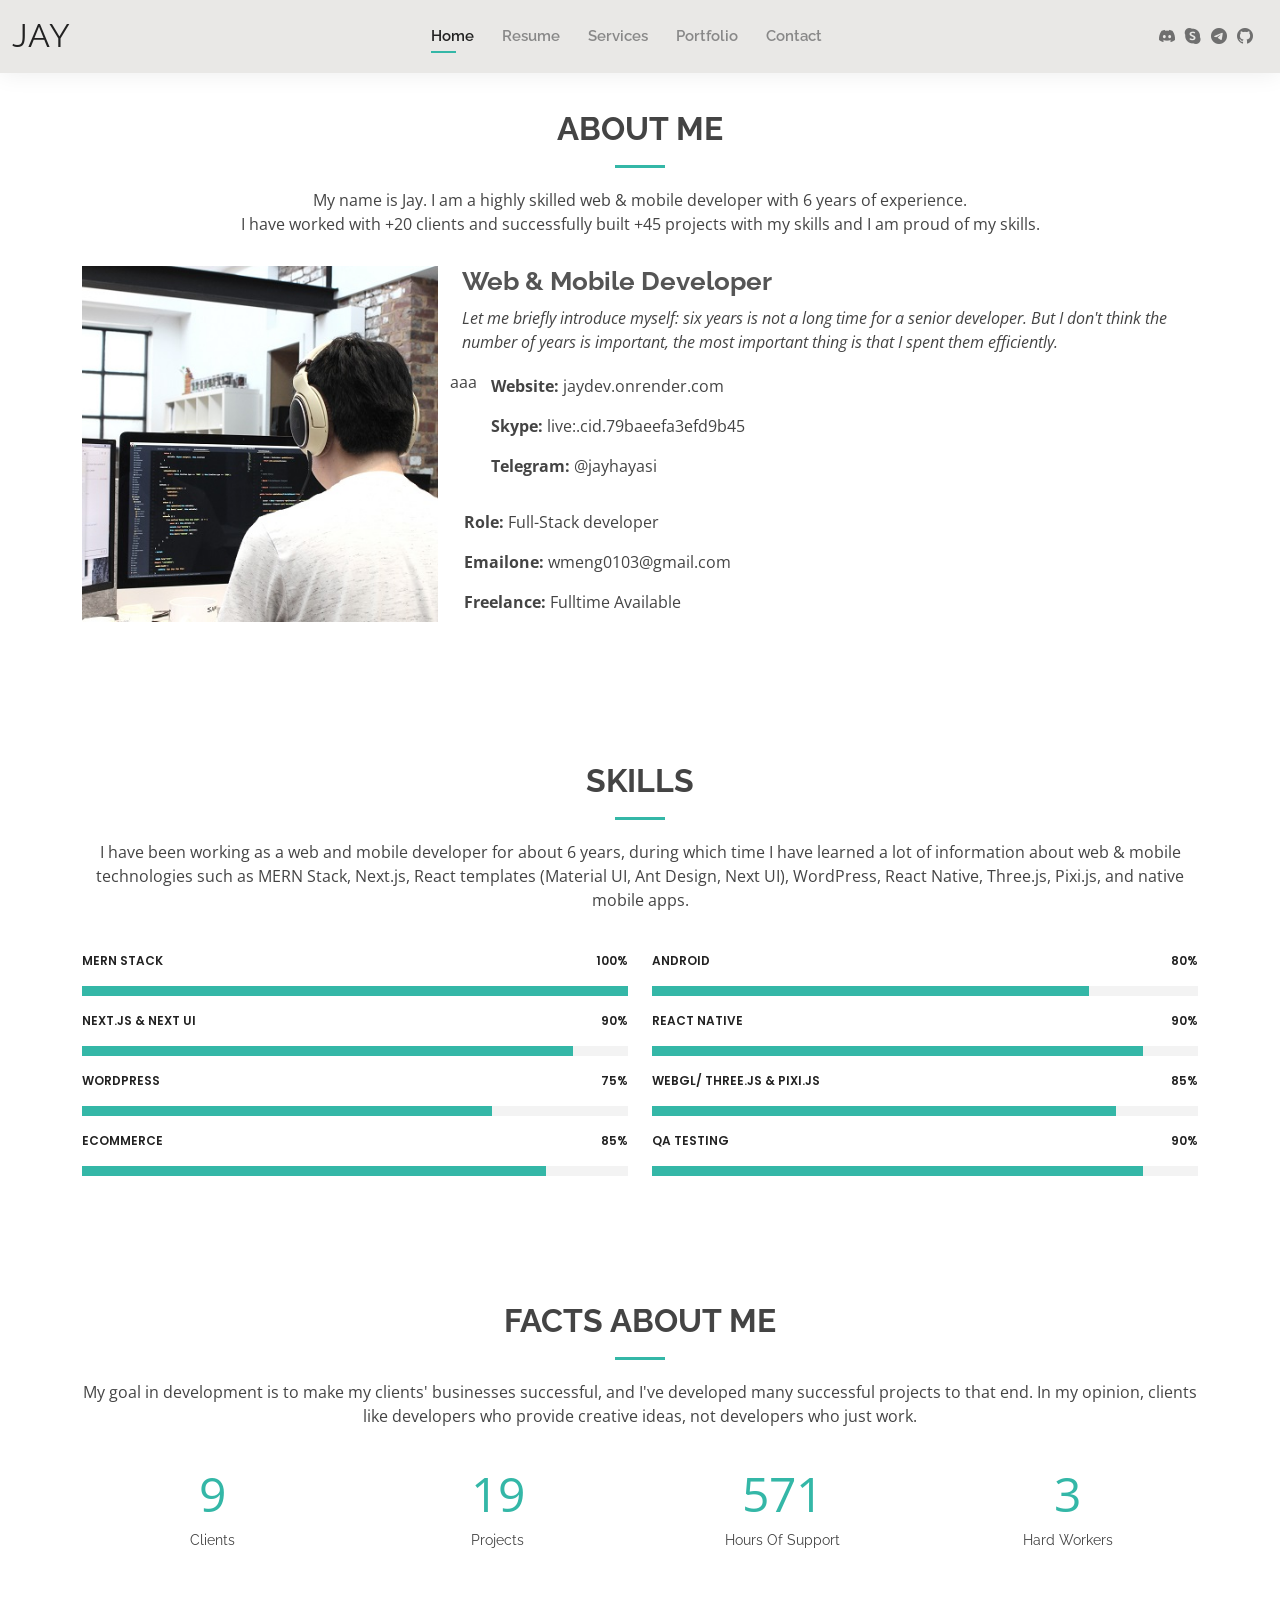
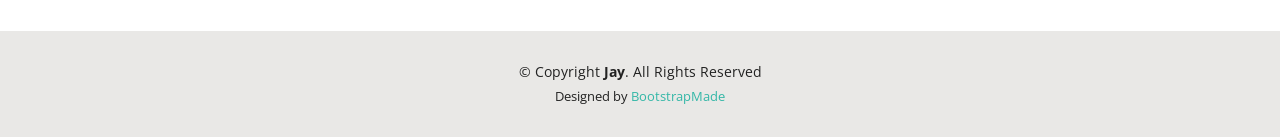
==== commit c64811e2: "littlechange" ====
--- a/index.html
+++ b/index.html
@@ -89,7 +89,7 @@
             <p class="fst-italic">
               Let me briefly introduce myself: six years is not a long time for a senior developer. But I don't think the number of years is important, the most important thing is that I spent them efficiently.
             </p>
-            <div class="row">
+            <div class="row">aaa
               <div class="col-lg-6">
                 <ul>
                   <!-- <li><i class="bi bi-rounded-right"></i> <strong>Birthday:</strong> 25 March 1995</li> -->
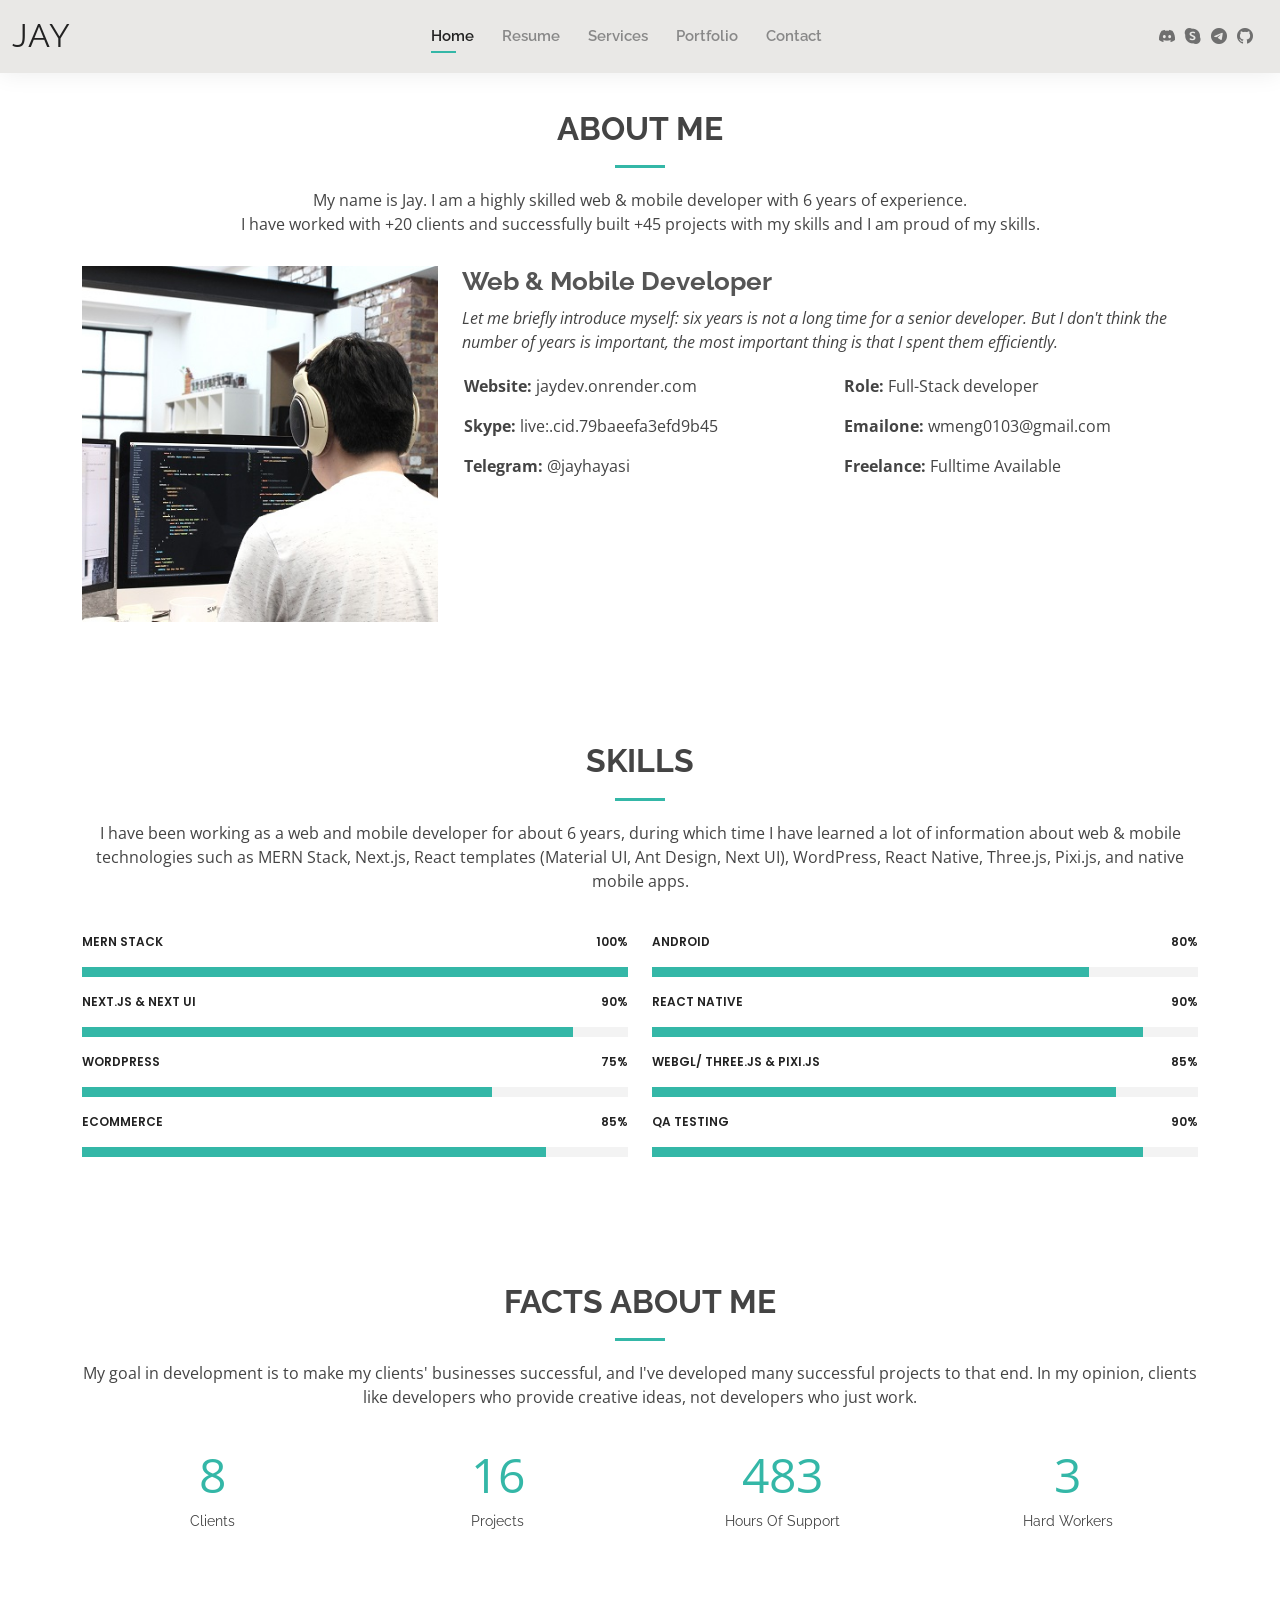
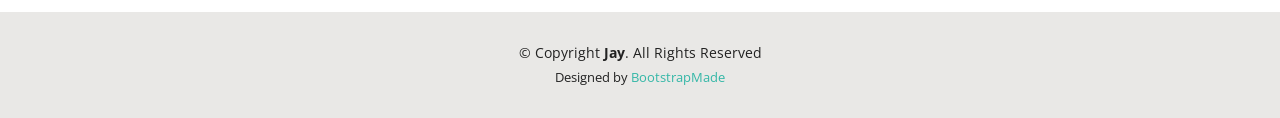
==== commit 2517c782: "revert" ====
--- a/index.html
+++ b/index.html
@@ -89,7 +89,7 @@
             <p class="fst-italic">
               Let me briefly introduce myself: six years is not a long time for a senior developer. But I don't think the number of years is important, the most important thing is that I spent them efficiently.
             </p>
-            <div class="row">aaa
+            <div class="row">
               <div class="col-lg-6">
                 <ul>
                   <!-- <li><i class="bi bi-rounded-right"></i> <strong>Birthday:</strong> 25 March 1995</li> -->
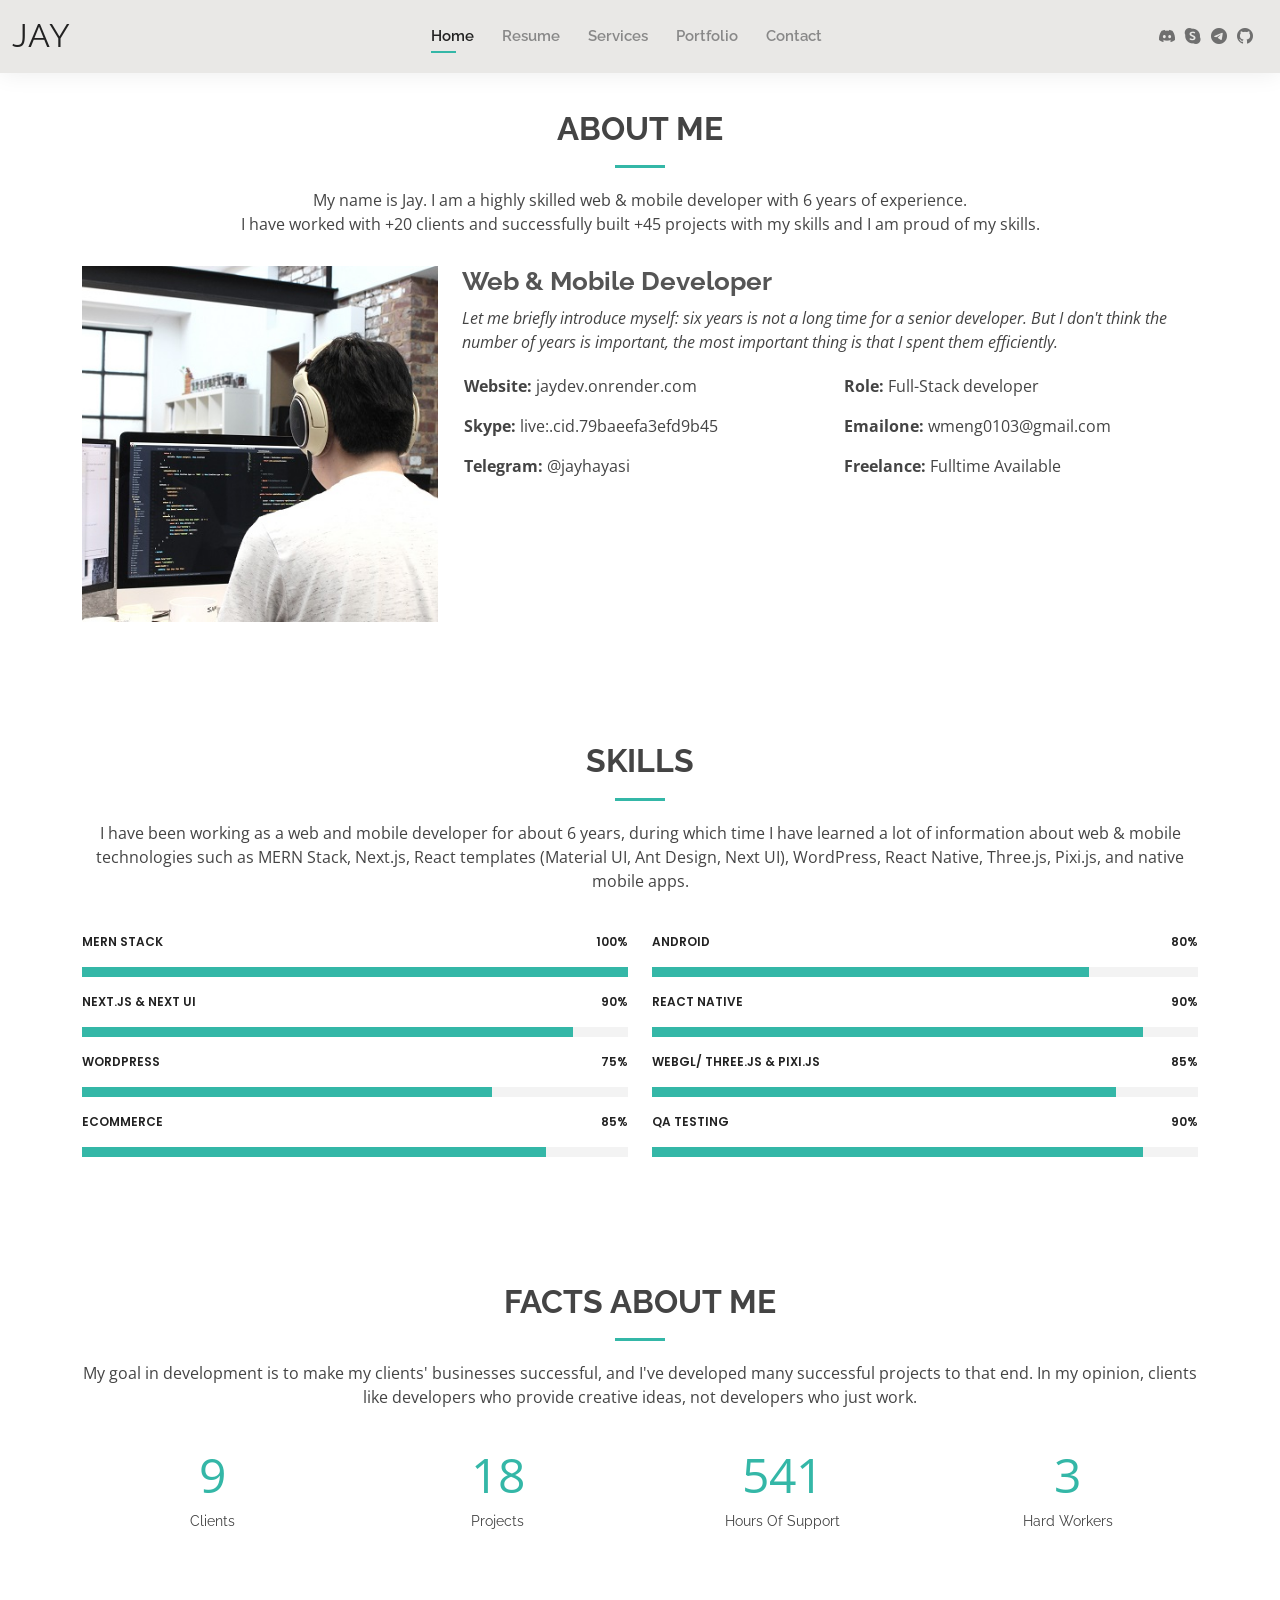
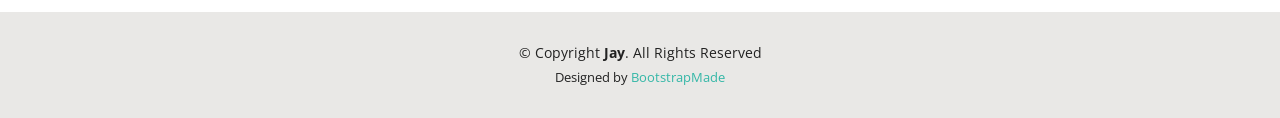
==== commit f7f3d4f0: "Update index.html" ====
--- a/index.html
+++ b/index.html
@@ -61,7 +61,7 @@
         <a href="https://discord.com/users/jyah1226_60755" target="_blank" class="discord"><i class="bi bi-discord"></i></a>
         <a href="https://join.skype.com/invite/ukeEJ9tkwibb" target="_blank" class="skype"><i class="bi bi-skype"></i></a>
         <a href="https://t.me/jayhayasi" target="_blank" class="telegram"><i class="bi bi-telegram"></i></a>
-        <a href="https://github.com/ninjadev0831" target="_blank" class="github"><i class="bi bi-github"></i></i></a>
+        <a href="https://github.com/Qdev1226" target="_blank" class="github"><i class="bi bi-github"></i></i></a>
       </div>
 
     </div>
@@ -361,4 +361,4 @@
 
 </body>
 
-</html>+</html>
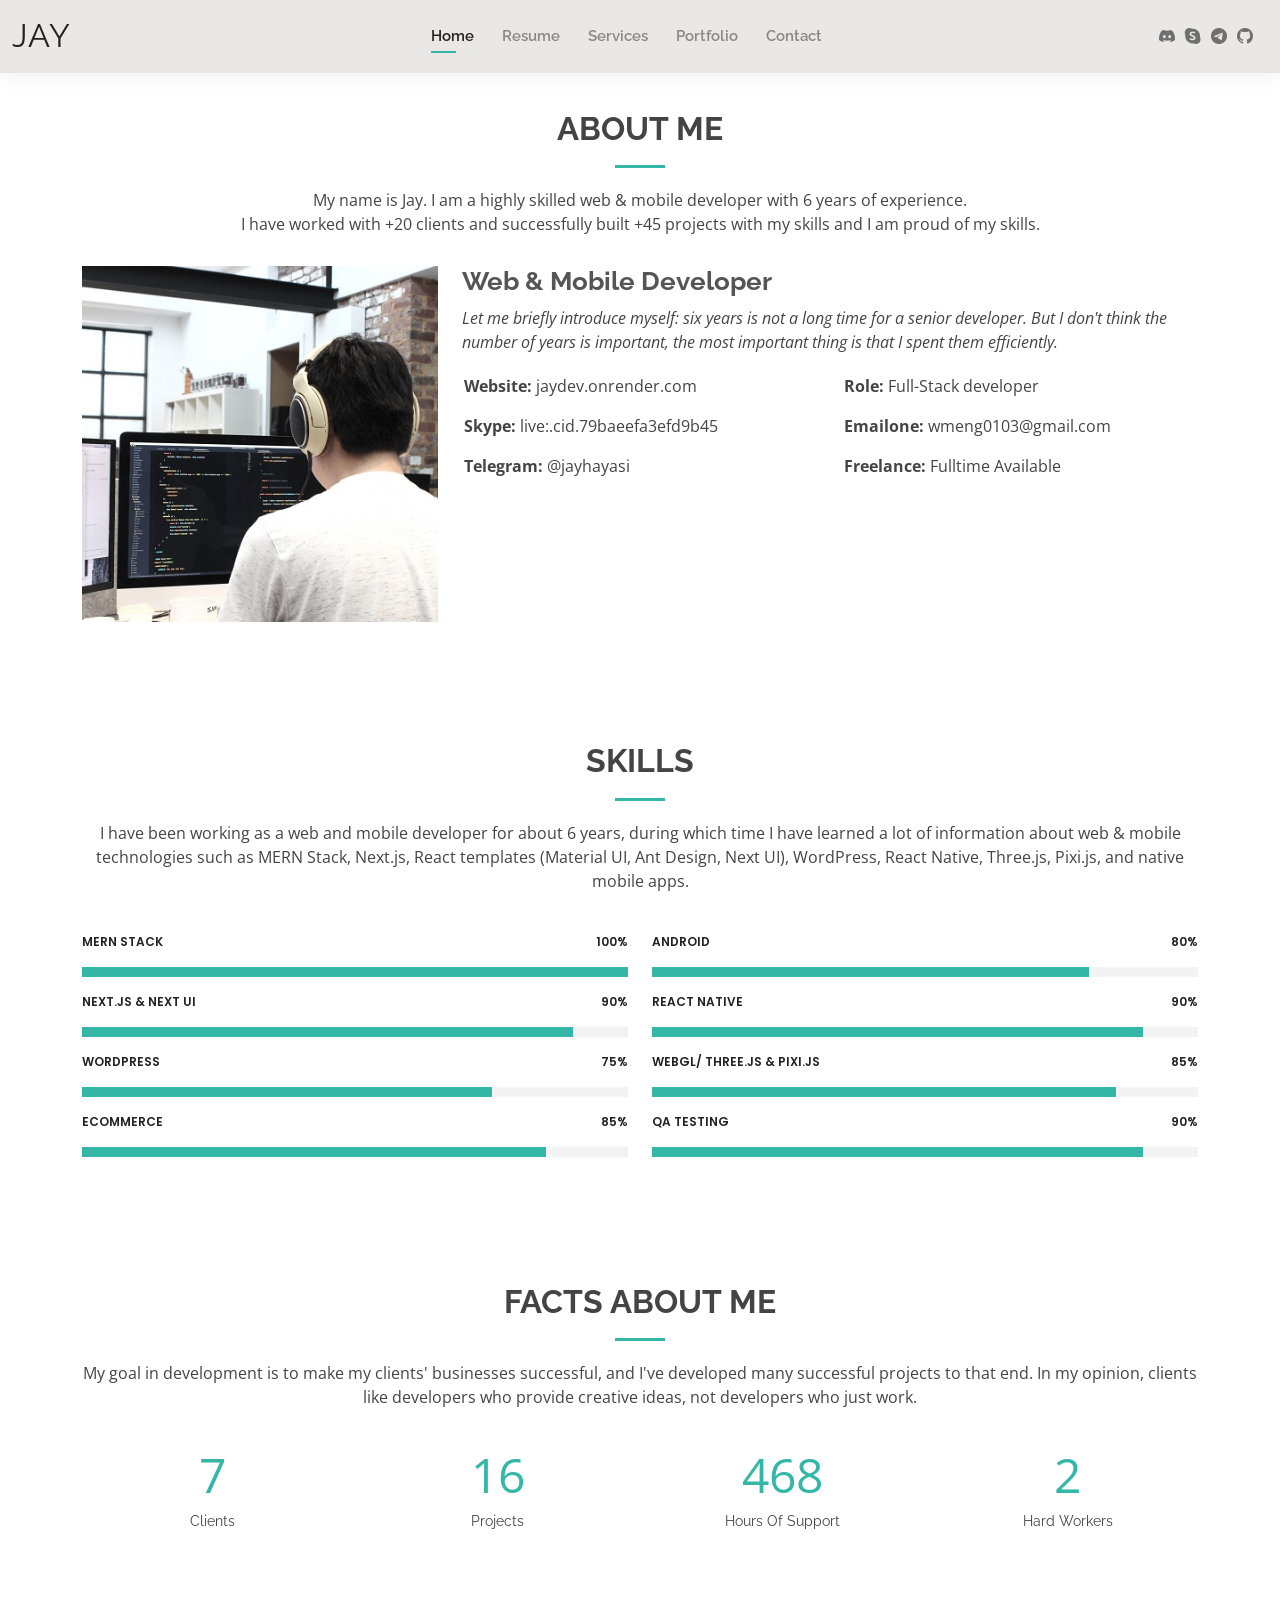
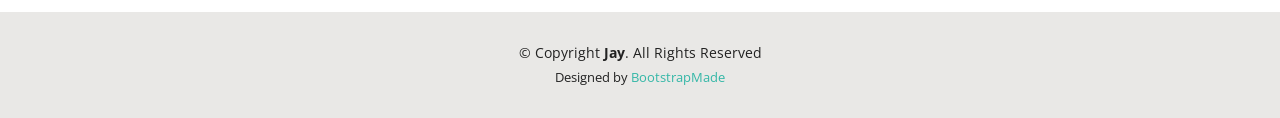
==== commit 49fae64e: "Update index.html" ====
--- a/index.html
+++ b/index.html
@@ -6,8 +6,8 @@
   <meta content="width=device-width, initial-scale=1.0" name="viewport">
 
   <title>About - Jay Website</title>
-  <meta content="" name="description">
-  <meta content="" name="keywords">
+  <meta content="tytle" name="jay hayasi">
+  <meta content="content" name="jay hayasi">
 
   <!-- Favicons -->
   <link href="assets/img/favicon.png" rel="icon">
